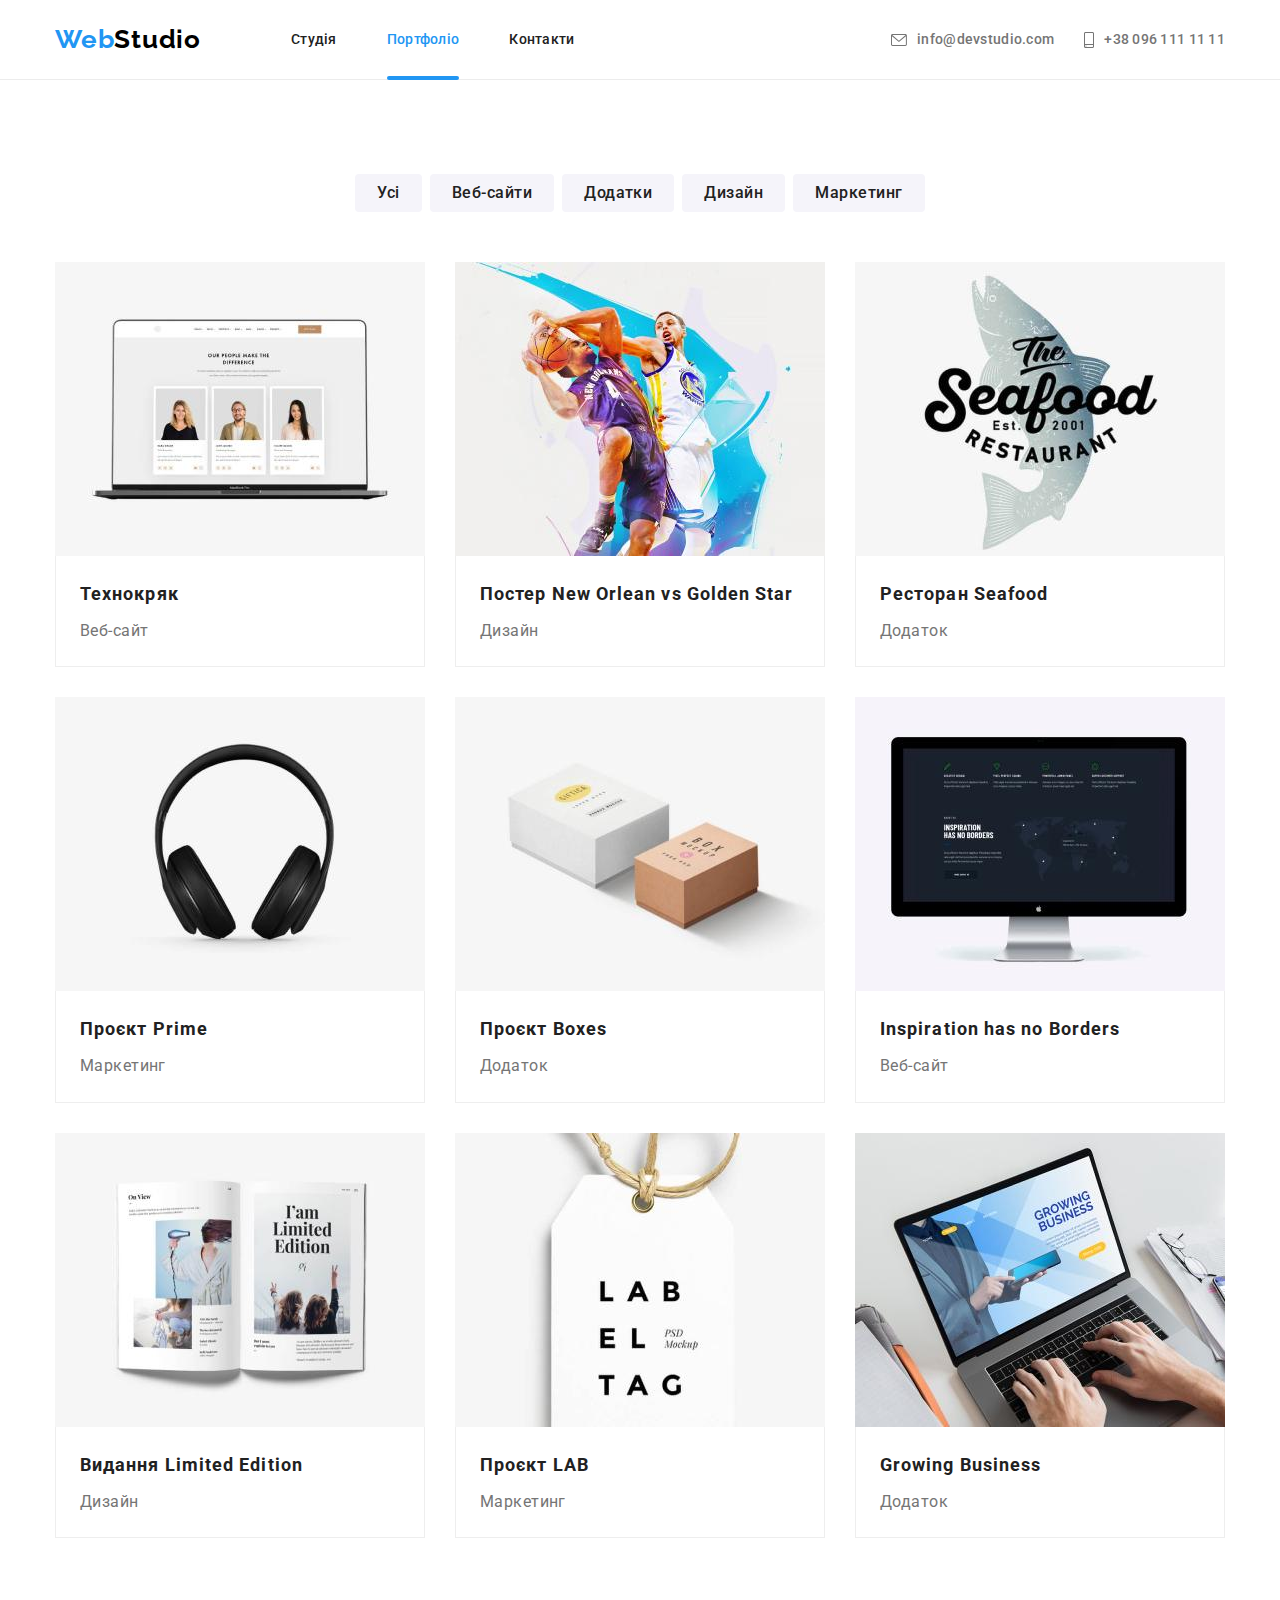
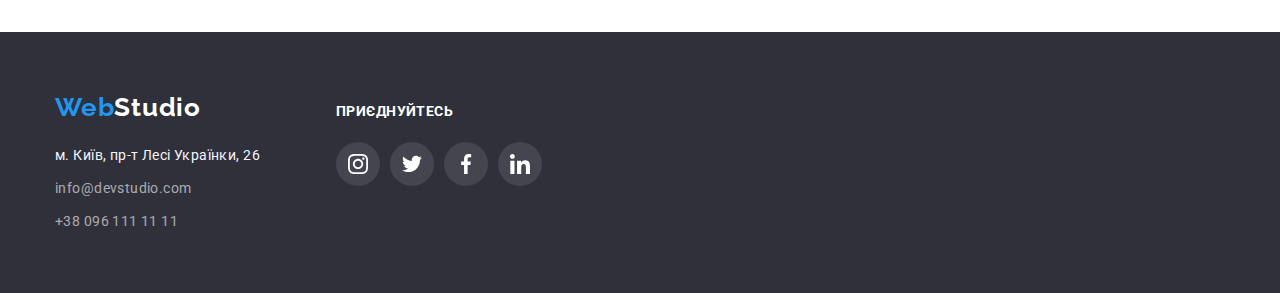
==== portfolio.html @ 1a9ba6fd "перша зміна" ====
<!DOCTYPE html>
<html lang="uk">
<head>
    <meta charset="UTF-8">
    <meta http-equiv="X-UA-Compatible" content="IE=edge">
    <meta name="viewport" content="width=device-width, initial-scale=1.0">
    <link rel="preconnect" href="https://fonts.googleapis.com">
    <link rel="preconnect" href="https://fonts.gstatic.com" crossorigin>
    <link href="https://fonts.googleapis.com/css2?family=Raleway:wght@700&family=Roboto:wght@400;500;700;900&display=swap" rel="stylesheet">
    <title>Document</title>
    <link rel="stylesheet" href="https://cdnjs.cloudflare.com/ajax/libs/modern-normalize/1.1.0/modern-normalize.min.css">
    <link rel="stylesheet" href="./css/styles.css">
</head>
<!--Header -->
<body>
    <header class="header">
        <div class=" container container-header ">
            <a href="./index.html" class="logo"><span class="logo-web">Web</span>Studio</a>
            <nav>
                <ul class="header-list list current">
                    <li class="header-item"> <a href="./index.html" class="header-link link ">Студія</a></li>     
                    <li class="header-item">  <a href="./portfolio.html" class="header-link link current-two">Портфоліо</a></li>  
                    <li class="header-item">  <a href="./portfolio.html" class="header-link link ">Контакти</a></li>   
                </ul> 
            
               </nav>
                 <div class="contacts-wrap">
                   
        <ul class="list ul-header">
            <li class="li-header">    <a href="mailto:info@devstudio.com" class="header-contact link-svg">  
                <svg 
                width="16" height="12"
                class=" svg-header"
                >
                <use xlink:href="./img/sprite-header.svg#icon-envelope"></use>
            </svg> info@devstudio.com
        </a>
        </li>
            <li class="li-header">
                <a href="tel:+380961111111" class="header-contact link-svg">
                <svg 
                width="10" height="16"
                class=" svg-header"
                >
                <use xlink:href="./img/sprite-header.svg#icon-smartphone"></use>
                </svg> +38 096 111 11 11
            </a>
        
            </li>
        </ul>
        
                </div>
                 
        </div>
        </header>
     <!-- First-section -->
     <main>
     <section class="section-three">
        <div class="container">
            <h1 class="h1-my is-hidden">descriptions</h1>
        <ul class="list list-second">
            <li class="header-btn-other-one"><button type="button" class="header-btn-other">Усі</button></li>
            <li class="header-btn-other-one"><button type="button" class="header-btn-other">Веб-сайти</button></li>
            <li class="header-btn-other-one"><button type="button" class="header-btn-other">Додатки</button></li>
            <li class="header-btn-other-one"><button type="button" class="header-btn-other">Дизайн</button></li>
            <li class="header-btn-other-one"><button type="button" class="header-btn-other">Маркетинг</button></li>
        </ul>

        
        <ul class="list list-third">
            <li class="last-one"> <a href="" class="description-second-page"> 
                <div class="hover-portfolio-icon">
                    <img src="./img/img-one-page.jpg" alt="Комп'ютер" width="370" height="294">
                    <p class="hover-portfoli-icnos-p">  Ресурс пропонує комплексні пропозиції з різним рівнем функціоналу та сервісів. Все це дозволить відвідувачу отримати вичерпні відомості про компанію чи приватну особу.</p>
                </div>

                <div class="last-one-the"><h2 class="photo-words">Технокряк</h2>
                <p class="under-photo-words">Веб-сайт</p></div>
            </a>
            </li>
           
            <li class="last-one"> <a href="" class="description-second-page"> 

                <div class="hover-portfolio-icon">
                    <img src="./img/img-two-page.jpg" alt="Баскетбол"  width="370" height="294">
                    <p class="hover-portfoli-icnos-p">  Ресурс пропонує комплексні пропозиції з різним рівнем функціоналу та сервісів. Все це дозволить відвідувачу отримати вичерпні відомості про компанію чи приватну особу.</p>
    
                </div>

               
               <div class="last-one-the"> <h2 class="photo-words">Постер New Orlean vs Golden Star</h2>
                <p class="under-photo-words">Дизайн</p></div>
            </a>
            </li>
           
            <li class="last-one"> <a href="" class="description-second-page"> 

                <div class="hover-portfolio-icon">
                
                    <img src="./img/img-three-page.jpg" alt="Риба" width="370" height="294">
                    <p class="hover-portfoli-icnos-p">  Ресурс пропонує комплексні пропозиції з різним рівнем функціоналу та сервісів. Все це дозволить відвідувачу отримати вичерпні відомості про компанію чи приватну особу.</p>
        
                </div>
                
                <div class="last-one-the"><h2 class="photo-words">Ресторан Seafood</h2>
                <p class="under-photo-words">Додаток</p></div>
            </a>
            </li>
           
            <li class="last-one"> <a href="" class="description-second-page"> 

                <div class="hover-portfolio-icon">
                    <img src="./img/img-four-page.jpg" alt="Навушники"  width="370" height="294">
                    <p class="hover-portfoli-icnos-p">  Ресурс пропонує комплексні пропозиції з різним рівнем функціоналу та сервісів. Все це дозволить відвідувачу отримати вичерпні відомості про компанію чи приватну особу.</p>
        
                </div>
                
                
                <div class="last-one-the"><h2 class="photo-words">Проєкт Prime</h2>
                <p class="under-photo-words">Маркетинг</p></div>
            </a>
            </li>
           
            <li class="last-one"> <a href="" class="description-second-page"> 

                <div class="hover-portfolio-icon">
                    <img src="./img/img-five-page.jpg" alt="Бокси">
                    <p class="hover-portfoli-icnos-p">  Ресурс пропонує комплексні пропозиції з різним рівнем функціоналу та сервісів. Все це дозволить відвідувачу отримати вичерпні відомості про компанію чи приватну особу.</p>
        
                </div>

                
                <div class="last-one-the"><h2 class="photo-words">Проєкт Boxes</h2>
                <p class="under-photo-words">Додаток</p></div>
            </a>
            </li>
           
            <li class="last-one"> <a href="" class="description-second-page">  
                
               
                <div class="hover-portfolio-icon">
                    <img src="./img/img-six-page.jpg" alt="">
                    <p class="hover-portfoli-icnos-p">  Ресурс пропонує комплексні пропозиції з різним рівнем функціоналу та сервісів. Все це дозволить відвідувачу отримати вичерпні відомості про компанію чи приватну особу.</p>
        
                </div>
               
                
                <div class="last-one-the"><h2 class="photo-words">Inspiration has no Borders</h2>
                <p class="under-photo-words">Веб-сайт</p></div>
            </a>
            </li>
           
            <li class="last-one"> <a href="" class="description-second-page"> 

                <div class="hover-portfolio-icon">
                
                    <img src="./img/img-seven-page.jpg" alt="">
                    <p class="hover-portfoli-icnos-p">  Ресурс пропонує комплексні пропозиції з різним рівнем функціоналу та сервісів. Все це дозволить відвідувачу отримати вичерпні відомості про компанію чи приватну особу.</p>
        
                </div>
                
               <div class="last-one-the"> <h2 class="photo-words">Видання Limited Edition</h2>
                <p class="under-photo-words">Дизайн</p></div>
            </a>
            </li>
           
            <li class="last-one"> <a href="" class="description-second-page"> 
                
                <div class="hover-portfolio-icon">
                    <img src="./img/img-eight-page.jpg" alt="">
                    <p class="hover-portfoli-icnos-p">  Ресурс пропонує комплексні пропозиції з різним рівнем функціоналу та сервісів. Все це дозволить відвідувачу отримати вичерпні відомості про компанію чи приватну особу.</p>
        
                </div>
               
                
              <div class="last-one-the"><h2 class="photo-words">Проєкт LAB</h2>
                <p class="under-photo-words">Маркетинг</p></div>
            </a>
            </li>
           
            <li class="last-one"> <a href="" class="description-second-page"> 
                
                <div class="hover-portfolio-icon">
                    <img src="./img/img-nine-page.jpg" alt="">
                    <p class="hover-portfoli-icnos-p">  Ресурс пропонує комплексні пропозиції з різним рівнем функціоналу та сервісів. Все це дозволить відвідувачу отримати вичерпні відомості про компанію чи приватну особу.</p>
        
                </div>
                
                
                <div class="last-one-the"><h2 class="photo-words">Growing Business</h2>
                <p class="under-photo-words">Додаток</p></div>
            </a>
            </li>
        
        </ul>
    </div>
     </section>
    </main>
    <footer class="footer">
        <div class="container footer-con">
           
    <div>
        <a href="./index.html" class="logo-one"><span class="logo-web">Web</span>Studio</a>
            <address> <ul class="list divka">
                <li class="last"> <a href="https://goo.gl/maps/XLrFpxpfjgVsRPzN8" target="_blank" rel="noopener noreferrer" class="maps link">м. Київ, пр-т Лесі Українки, 26</a> </li>
                <li class="last"> <a href="mailto:info@devstudio.com" class="footer-inf link">info@devstudio.com</a></li>
                <li class="last"> <a href="tel:+380961111111" class="footer-inf link">+38 096 111 11 11</a></li>
            </ul>
            </address>
        </div>
        <div class="footer-div ">
            <p class="footer-invite">приєднуйтесь</p>
            <ul class="list list-footer-sec">
                <li class="li-footer"><a href="" class="a-my  other-icons"><svg
                    
                   width="20" height="20px"
                   class="icon shape-codepen "
                   >
                   <use xlink:href="./img/sprite.svg#icon-instagram-one"></use>
                   </svg>  
                </a></li>
                
                <li><a href="" class="a-my other-icons"><svg
                    
                   width="20" height="20px"
                   class="icon shape-codepen "
                   >
                   <use xlink:href="./img/sprite.svg#icon-twitter-one"></use>
                   </svg>  
                </a></li>
                
                <li><a href="" class="a-my  other-icons"><svg
                   
                   width="20" height="20px"
                   class="icon shape-codepen "
                   >
                   <use xlink:href="./img/sprite.svg#icon-facebook-one"></use>
                   </svg>  
                </a></li>
                
                <li><a href="" class="a-my  other-icons"><svg
                    
                   width="20" height="20px"
                   class="icon shape-codepen "
                   >
                   <use xlink:href="./img/sprite.svg#icon-linkedin-one"></use>
                   </svg>  
                </a></li>
            </ul>
            </div>
        </div>
    
    
    
       
    </footer>
          
             
    
</body>
</html>
---- css/styles.css ----
:root {
    --first-text-color: #212121;
    --secondary-text-color: #2196F3;
    --third-text-color: #757575;
    --white-text-color:#ffffff;
    --background-text-color: #2F303A;
    --background-ligt-color: #F5F4FA;
    --only-black-color:#000000;
    --last-light-color:#ffffff99;
    --background-general-color:#F5F5F5;
    --main-color: #EEEEEE;
    --border-color:#ECECEC;
    --last-color: #188CE8;
    --bck-icon-color:#F5F4FA;
    --clients-icon-color:#AFB1B8;
    --social-icons-color:#AFB1B8;
  }
  
  h1,
  h2,
  h3,
  h4,
  h5,
  h6,
  ul,
  p {
  margin:0;
  }
  
  ul{
    padding-left: 0;
  }
   
a,button{
  transition: color 250ms;
}

svg{
  transition: color 250ms;
}

  .html:active{
  color: var(--secondary-text-color);
  }
  
  body{
  font-family: 'Roboto', sans-serif;
  font-size: 14px;
  line-height:1.7;
  letter-spacing: 0.03em;
  background-color:var(--white-text-color);
  }
  
  .header-btn:hover,
  .header-btn:focus{
    background-color: var(--last-color);
  }
  
  .container{
    width: 1200px;
    margin: 0 auto;
    padding-left:15px;
    padding-right: 15px;
  }
  
  .container-header{
  display: flex;
  align-items: center;
  }
  
  
  
  .list{
    list-style: none;
  }
  /* Header */
  header{
    border-bottom: 1px solid #ECECEC;
  }
  
  .logo{
   font-family: 'Raleway', sans-serif;
  font-weight: 700;
  font-size: 26px;
  line-height:1.2;
  letter-spacing: 0.03em;
  color:var(--only-black-color);
  text-decoration: none;
  margin-right: 90px;
  display: block;
  }
  
 
  
  
  .logo-one{
    font-family: 'Raleway', sans-serif;
  font-weight: 700;
  font-size: 26px;
  line-height:1.2;
  letter-spacing: 0.03em;
  color:var(--white-text-color);
  text-decoration: none;
  }
  
  .header-list{
    display: flex;
  }


  .ul-header{
    display: flex;
    align-items:center ;
  }

  .svg-header{
margin-right: 10px;
  }

.svg-header:focus{
fill: #188CE8;
}

  .li-header:not(:first-child){
margin-left: 30px;
  }

.link-svg:hover,
.link-svg:focus{
fill: var(--secondary-text-color);
}
  
.link-svg{
  fill: var(--third-text-color);
}

  .current{
    background-color: var(--white-text-color);
  }
  
  
  .hero-content{
  color: var(--third-text-color);
  }
  
  .logo-web{
  color:var(--secondary-text-color);
  text-decoration: none;
  margin-bottom: 20px;
  }
  
  
  
  .header-link{
    color: var(--first-text-color);
    font-size: 14px;
    font-weight: 500;
    line-height: 1.1;
    letter-spacing: 0.02em;
    text-decoration:none;
    padding: 32px 0;
    display: block;
   
  }
  
  .link:hover,
  .link:focus{
    color:var(--secondary-text-color);
  }
  
  .current-two{
    color: var(--secondary-text-color);
    position: relative;
    }

    .current-one{
      color: var(--secondary-text-color);
      position: relative;
    }

.current-two::after{
position: absolute;
content: '';
display: block;
bottom: -1px;
width: 100%;
height: 4px;
background-color:var(--secondary-text-color) ;
border-radius: 2px;
}
  
.current-one::after{
position: absolute;
content: '';
display: block;
bottom: -1px;
width: 100%;
height: 4px;
background-color:var(--secondary-text-color) ;
border-radius: 2px;
}

  .header-mail{
    align-items:center ;
    display: flex;
  color: var(--third-text-color);
  font-weight: 500;
  font-size: 14px;
  line-height:1.1;
  letter-spacing: 0.02em;
  text-decoration: none;
  }
  
  .header-item:not(:first-child){
  margin-left:50px;
  }
  
  .header-item-one{
    margin-left:50px;
    padding-top:32px ;
    padding-bottom: 32px;
  }
  

  
  .header-contact{
  font-weight: 500;
  font-size: 14px;
  line-height: 1.1;
  letter-spacing: 0.02em;
  color:var(--third-text-color);
  text-decoration:none;
  align-items: center;
  justify-content: center;
  text-align: center;
  display: flex;
  }

  .header-contact:hover,
  .header-contact:focus{
color: var(--secondary-text-color);
  }
  
  
  
  .contacts-wrap{
    margin-left:auto;
   
  }
  
  .first-section{
  background-image: linear-gradient(rgba(47, 48, 58, 0.4),rgba(47, 48, 58, 0.4)), url(../img/hero/bck-company.jpg);
  background-size: cover;
  background-repeat: no-repeat;
  background-color:var(--background-text-color);
  padding: 200px 0;
  text-align: center;
  max-width: 1600px;
  min-height: 600px;
  margin: 0 auto;
  background-position: center;
  }
  
  .hero-description:active{
    color: var(--secondary-text-color);
  }
  
  .first-large-words{
    font-weight: 900;
    margin: 0 auto;
    font-size: 44px;
    line-height: 1.7;
    letter-spacing: 0.06em;
    text-transform: uppercase;
    color:var(--white-text-color);
    text-align: center;
    max-width: 696px;
    margin-bottom:35px ;
  }
  .header-btn{
    cursor: pointer;
  font-weight: 700;
  padding: 10px 32px;
  font-size: 16px;
  line-height: 1.9;
  color:var(--white-text-color);
  letter-spacing: 0.06em;
  background-color:var(--secondary-text-color);
  font-family: inherit;
  border: none;
  border-radius: 4px;
  box-shadow: 0px 4px 4px rgba(0, 0, 0, 0.15);

  transition: all 250ms;
  } 
  
  
  /* second-section */
  
  
  .hero-header{
  font-weight: 700;
  font-size: 14px;
  line-height: 1.1;
  letter-spacing: 0.03em;
  text-transform: uppercase;
  color:var(--first-text-color);
  margin-bottom: 10px;
  }
  
  
  .container-description{
    width: 1200px;
    margin:94px 0;
    padding-left: 15px;
    padding-right: 15px;
    }
  
    
    
    
  .hero-social{
    display: flex;
    gap: 30px;
  }
  
  
  .photo-section-one{
    padding-bottom:94px;
  }
  
  
  
  .hero-description{
  width: 270px;
  
  }
  
  .hero-section{
    padding-top: 94px;
    padding-bottom: 94px;
    /* outline: 1px solid black; */
  }
  
  
  /* third-section */
  
  .photo-header{
  font-weight: 700;
  font-size: 36px;
  line-height: 1.2;
  letter-spacing: 0.03em;
  color:var(--background-text-color);
  text-align: center;
  margin-bottom: 50px;
  }
  
  .picture-one{
    margin: 0;
    height: auto;
    max-width: 100%;
  }
  

  img {
      display: block;
      max-width: 100%;
      height: auto;
  }
  
  
  
  
  .list-container{
  display: flex;
  gap: 30px;
flex-direction: row
  }
  
  .description-picture-icons{
display: flex;
gap: 10px;
justify-content: center;

  }

  /* Third-section */
  
  .photo-hero{
    background:var(--background-ligt-color);
    padding: 94px 0;
    }
  
  .header-hero{
  font-weight: 700;
  font-size: 36px;
  line-height:1.2;
  color:var(--first-text-color);
  text-align: center;
  margin-bottom: 50px;
  }
  
  
  
  
  .hero-comand{
   width:270px;
   background: var(--white-text-color);
   padding-bottom: 30px;
   box-shadow: 0px 1px 3px rgba(0, 0, 0, 0.12), 0px 1px 1px rgba(0, 0, 0, 0.14), 0px 2px 1px rgba(0, 0, 0, 0.2);
   border-radius: 0px 8px 4px 4px;
  }
  
  .name-photo{
    padding-top:30px ;
  font-weight: 500;
  font-size: 16px;
  line-height: 1.2;
  color:var(--first-text-color);
  margin-bottom: 10px;
  text-align: center;
  }
  
  .description-picture{
  text-align: center;
  font-size: 16px;
  line-height: 1.2;
  color:var(--third-text-color);
  margin-bottom: 16px;
  }
  

  .container-clients{
  padding: 94px 0;  
  }


.clients-words{
font-size: 36px;
line-height: 1.2;
text-align: center;
letter-spacing: 0.03em;
margin-bottom: 50px;
color: var(--first-text-color);
}


  
  /* footer */
  
  .footer{
    background-color:var(--background-text-color);
    padding: 60px 0;
  }
  
  .maps{
  font-style: normal;
  font-weight: 400;
  font-size: 14px;
  line-height:1.7;
  letter-spacing: 0.03em;
  color:var(--background-ligt-color);
  text-decoration: none;
  }
  
  
  
  .footer-inf{
  
  font-size: 14px;
  line-height:1.7;
  
  text-decoration: none;
  color:var(--last-light-color);
  }
  /* Second-page */
  
  .header-btn-other{
    font-weight: 500;
    font-family: inherit;
    font-size: 16px;
    line-height:1.6;
    letter-spacing: 0.03em;
    color:var(--first-text-color);
    background-color:var(--background-ligt-color);
    border:none;
    border-radius: 4px;
    padding: 6px 22px;
    cursor: pointer;
  }
  
  .header-btn-other:hover,
  .header-btn-other:focus{
    color:var(--white-text-color);
    background-color: var(--secondary-text-color);
  box-shadow: 0px 3px 1px rgba(0, 0, 0, 0.1), 0px 1px 2px rgba(0, 0, 0, 0.08), 0px 2px 2px rgba(0, 0, 0, 0.12);
  }
  
  .photo-words{
  font-weight: 700;
  font-size: 18px;
  line-height: 2;
  letter-spacing: 0.06em;
  color:var(--first-text-color);
  margin-bottom: 4px;
  }
  
  .under-photo-words{
  font-size: 16px;
  line-height:1.9;
  color:var(--third-text-color);
  }
  
  .section-three{
  padding-top: 94px;
  padding-bottom: 94px;
  }
  
  .photo-section .hero-section{
  color: var(--background-general-color);
  }
  
  .description-second-page{
    text-decoration: none;
    display: block;
    transition: all 250ms;
  }

  .description-second-page:focus,
  .description-second-page:hover{
    box-shadow: 0px 1px 1px rgba(0, 0, 0, 0.12), 0px 4px 4px rgba(0, 0, 0, 0.06), 1px 4px 6px rgba(0, 0, 0, 0.16);
  }
  
  address{
  font-style: normal;
  margin-top: 20px;
  }
  
  
  .last-one{
    background-color: var(--white-text-color);
  }
  
  .container-page{
    width: 1200px;
    margin: 0 auto;
  
  }
  
  .list-second{
    display: flex;
    margin-bottom: 50px;
  justify-content: center;  
  }
  
  .header-btn-other-one:not(:first-child){
    margin-left: 8px;
  }
  
 
  
  .list-third{
    display: flex;
    flex-wrap: wrap;
    gap: 30px;
  }
  
  
  .last:not(:last-child){
    margin-bottom: 9px;
    
  }
  
  .the-last{
  justify-content: center;  
  }
  
  .last-one-the{
    border-left: 1px solid var(--main-color);
    border-bottom: 1px solid var(--main-color);
    border-right: 1px solid var(--main-color);
    padding: 20px 24px;
  }

.icons{
    margin-left: 32px;
}

.icons-first{
display: flex;    
width: 270px;
height: 120px;
align-items: center;
justify-content: center;
background-color: var(--bck-icon-color);
margin-bottom: 30px;
border-radius: 4px;
}

.clients-list{
  display: flex;
  gap: 30px;
}

/* .clients-list-li{
width: 170px;
height: 90px;
border: 1px solid #AFB1B8;
border-radius: 4px;
text-align: center;
} */

.clients-li{
  color: var(--clients-icon-color);
}

.footer-invite{
font-weight: 700;
font-size: 14px;
line-height: 1.4;
text-transform: uppercase;
color: var(--white-text-color);
margin-bottom: 20px;
}

.footer-div{
 margin-left:76px ;
}

.list-footer-sec{
  display: flex;
  gap: 10px;
}


.footer-con{
  display: flex;
  align-items: baseline;
}

.li-footer{
 width: 44pxx; 
}




.h1-my{
  display: flex;
  justify-content: center;
  margin-bottom: 20px;
}

.is-hidden {
  position: absolute;
  width: 1px;
  height: 1px;
  margin: -1px;
  border: 0;
  padding: 0;
  
  white-space: nowrap;
  clip-path: inset(100%);
  clip: rect(0 0 0 0);
  overflow: hidden;
}

.a-my{
  width: 44px;
  height: 44px;
border-radius:50%;  
display: flex;
align-items: center;
justify-content: center;
fill: var(--white-text-color);
}

.a-my-second{
  width: 44px;
  height: 44px;
border-radius:50%;  
display: flex;
align-items: center;
justify-content: center;
fill: var(--clients-icon-color);
}

.a-my-second:hover,
.a-my-second:focus{
  background-color:var(--secondary-text-color) ;
  fill: var(--white-text-color);
}

.a-my:hover,
.a-my:focus{
 background-color:var(--secondary-text-color) ;
}

.clients-icons{
  fill: var(--social-icons-color);
  width: 170px;
  height: 90px;
  border: 1px solid #AFB1B8;
  border-radius: 4px;
  align-items: center; 
  display: flex;
  justify-content: center;
}

.clients-icons:hover,
.clients-icons:focus{
  fill: var(--secondary-text-color);
  border-color: var(--secondary-text-color);
}

.other-icons{
  background: rgba(255, 255, 255, 0.1);
  transition: all 250ms;
}

svg{
  transition: all 250ms;
}

.hover-portfolio-icon{
position: relative;
overflow: hidden;
}


.hover-portfoli-icnos-p{
font-weight: 400;
font-size: 18px;
line-height: 1.5;
letter-spacing: 0.03em;
color:var(--white-text-color);
position: absolute;
top: 0;
left: 0;
padding: 63px 24px;
height: 100%;
background: rgba(33, 150, 243, 0.9);
transform: translateY(100%);
transition: transform 1000ms ;
}

.last-one:hover .hover-portfoli-icnos-p{
  transform: translateY(0);
}

.exercise-one{
 position: relative; 
}

.exercise-one-h3{
position: absolute;
font-weight: 700;
font-size: 14px;
line-height: 1.1;
text-align: center;
letter-spacing: 0.03em;
text-transform: uppercase;
color:var(--white-text-color);
bottom: 0;
padding: 27px ;
background: rgba(47, 48, 58, 0.8);
width: 100%;
}
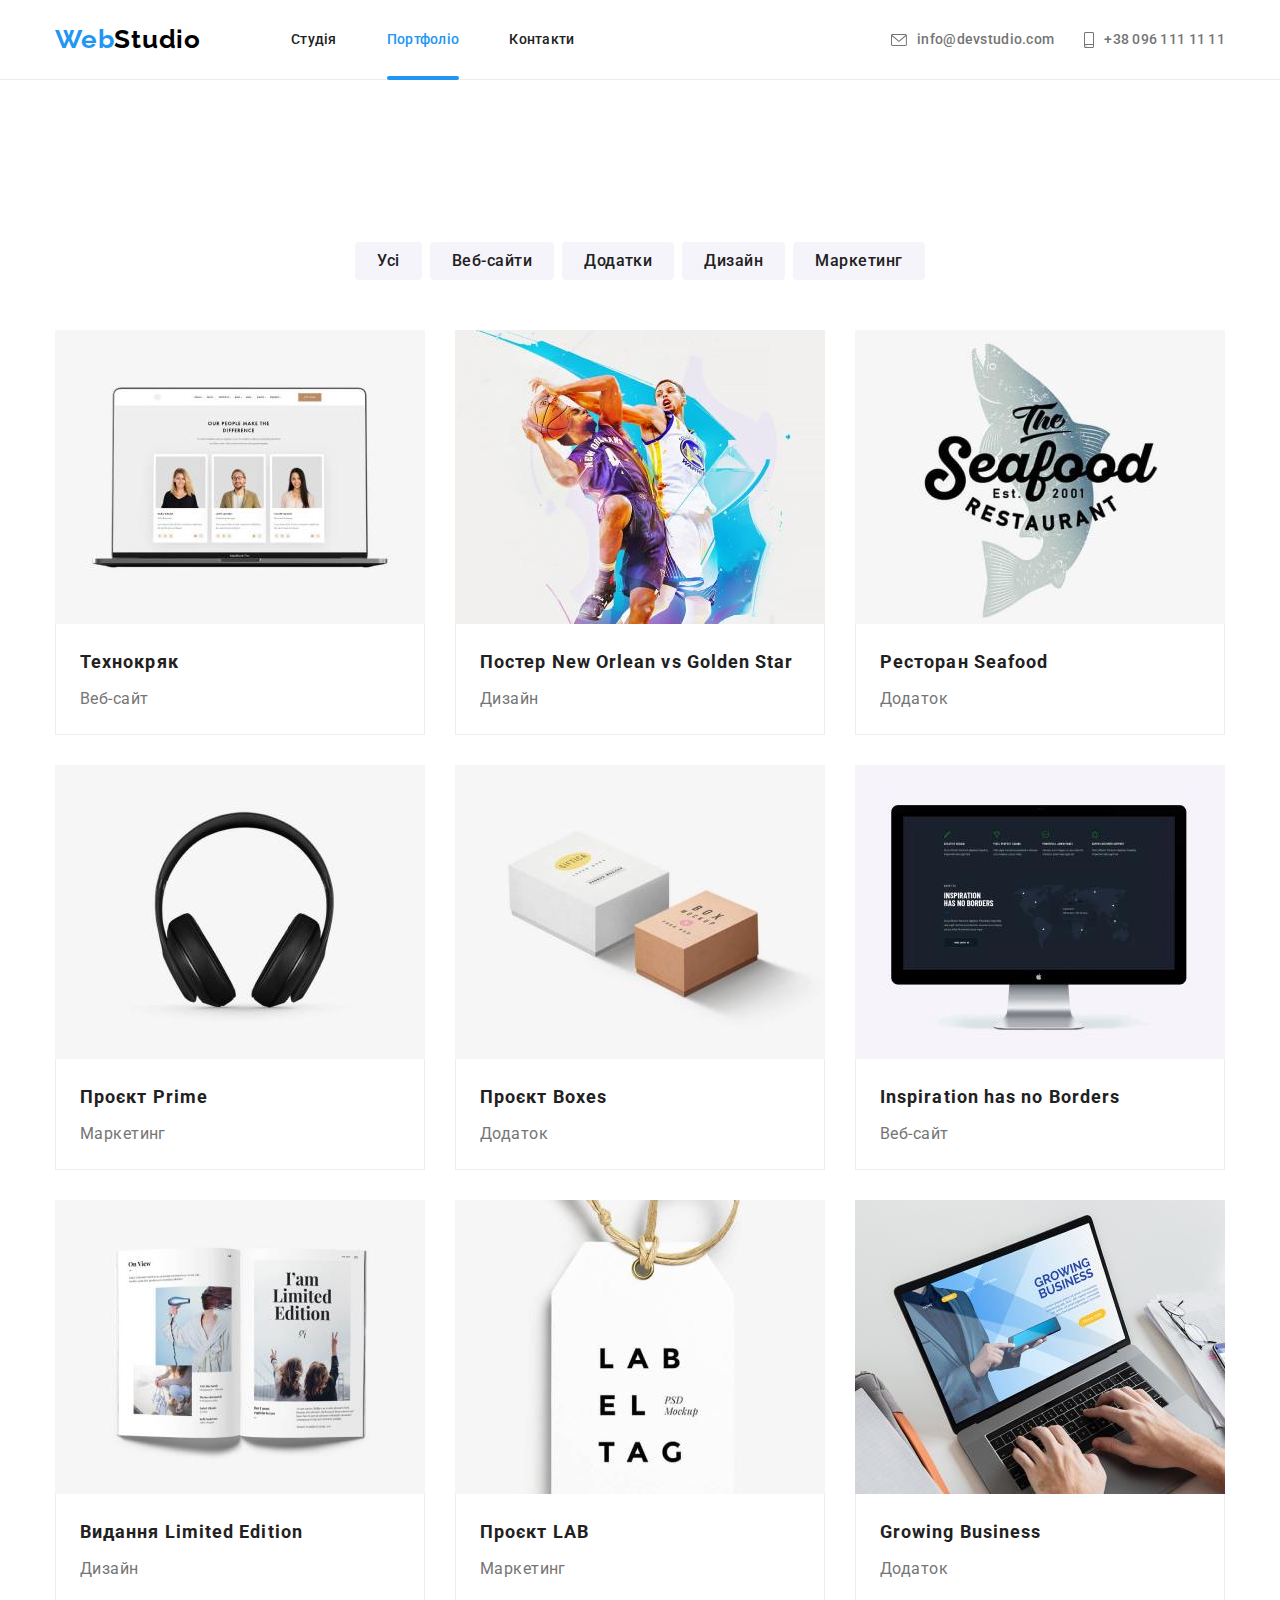
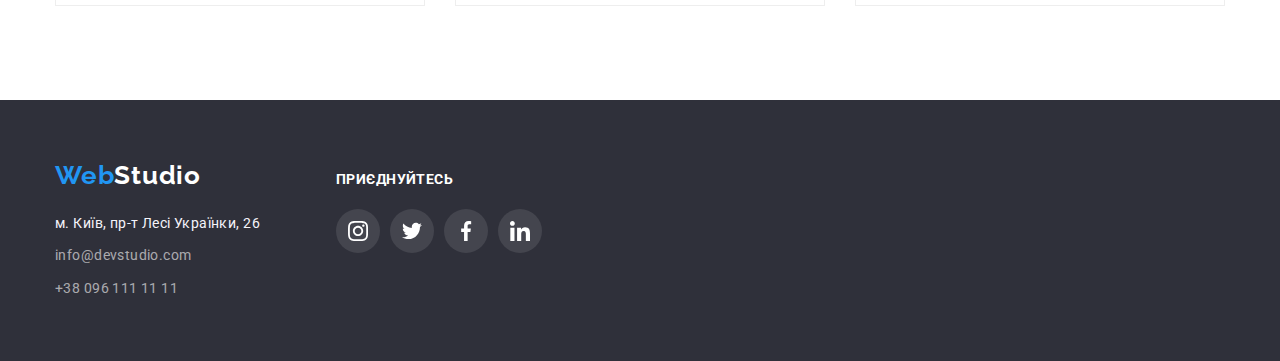
==== commit 4cb59bc3: "анімації" ====
--- a/portfolio.html
+++ b/portfolio.html
@@ -18,9 +18,9 @@
             <a href="./index.html" class="logo"><span class="logo-web">Web</span>Studio</a>
             <nav>
                 <ul class="header-list list current">
-                    <li class="header-item"> <a href="./index.html" class="header-link link ">Студія</a></li>     
-                    <li class="header-item">  <a href="./portfolio.html" class="header-link link current-two">Портфоліо</a></li>  
-                    <li class="header-item">  <a href="./portfolio.html" class="header-link link ">Контакти</a></li>   
+                    <li class="header-item"> <a href="./index.html" class="header-link  ">Студія</a></li>     
+                    <li class="header-item">  <a href="./portfolio.html" class="header-link  current-two">Портфоліо</a></li>  
+                    <li class="header-item">  <a href="./portfolio.html" class="header-link  ">Контакти</a></li>   
                 </ul> 
             
                </nav>
--- a/css/styles.css
+++ b/css/styles.css
@@ -31,9 +31,6 @@
     padding-left: 0;
   }
    
-a,button{
-  transition: color 250ms;
-}
 
 svg{
   transition: color 250ms;
@@ -66,6 +63,10 @@
   .container-header{
   display: flex;
   align-items: center;
+  }
+
+  .general-work-photo{
+    position: relative;
   }
   
   
@@ -160,9 +161,17 @@
     text-decoration:none;
     padding: 32px 0;
     display: block;
+    transition:color 250ms
+ cubic-bezier(0.4, 0, 0.2, 1);
    
   }
   
+.header-link:hover
+,.header-link:focus{
+color: var(--secondary-text-color);
+}
+
+
   .link:hover,
   .link:focus{
     color:var(--secondary-text-color);
@@ -234,6 +243,7 @@
   justify-content: center;
   text-align: center;
   display: flex;
+  transition: color 250ms, background-color 250ms
   }
 
   .header-contact:hover,
@@ -291,7 +301,7 @@
   border-radius: 4px;
   box-shadow: 0px 4px 4px rgba(0, 0, 0, 0.15);
 
-  transition: all 250ms;
+  transition:background-color 250ms cubic-bezier(0.4, 0, 0.2, 1);
   } 
   
   
@@ -487,8 +497,12 @@
     border-radius: 4px;
     padding: 6px 22px;
     cursor: pointer;
-  }
-  
+    transition:color 250ms
+ cubic-bezier(0.4, 0, 0.2, 1),background-color 250ms cubic-bezier(0.4, 0, 0.2, 1);
+  }
+  
+
+
   .header-btn-other:hover,
   .header-btn-other:focus{
     color:var(--white-text-color);
@@ -651,7 +665,7 @@
   margin-bottom: 20px;
 }
 
-.is-hidden {
+.are-hidden {
   position: absolute;
   width: 1px;
   height: 1px;
@@ -673,6 +687,7 @@
 align-items: center;
 justify-content: center;
 fill: var(--white-text-color);
+transition:background-color 250ms cubic-bezier(0.4, 0, 0.2, 1);
 }
 
 .a-my-second{
@@ -683,6 +698,8 @@
 align-items: center;
 justify-content: center;
 fill: var(--clients-icon-color);
+transition:fill 250ms
+ cubic-bezier(0.4, 0, 0.2, 1),background-color 250ms cubic-bezier(0.4, 0, 0.2, 1);
 }
 
 .a-my-second:hover,
@@ -705,6 +722,8 @@
   align-items: center; 
   display: flex;
   justify-content: center;
+  transition:fill 250ms
+ cubic-bezier(0.4, 0, 0.2, 1),background-color 250ms cubic-bezier(0.4, 0, 0.2, 1);
 }
 
 .clients-icons:hover,
@@ -741,22 +760,24 @@
 height: 100%;
 background: rgba(33, 150, 243, 0.9);
 transform: translateY(100%);
-transition: transform 1000ms ;
+transition: transform 1000ms  cubic-bezier(0.4, 0, 0.2, 1);
+
+
 }
 
 .last-one:hover .hover-portfoli-icnos-p{
   transform: translateY(0);
 }
 
-.exercise-one{
+/* .exercise-one{
  position: relative; 
-}
+} */
 
 .exercise-one-h3{
 position: absolute;
 font-weight: 700;
 font-size: 14px;
-line-height: 1.1;
+line-height: 1.5;
 text-align: center;
 letter-spacing: 0.03em;
 text-transform: uppercase;
@@ -765,4 +786,48 @@
 padding: 27px ;
 background: rgba(47, 48, 58, 0.8);
 width: 100%;
+}
+
+.backdrop{
+  width: 100%;
+  height: 100vh;
+  background:rgba(0, 0, 0, 0.5) ;
+  position: fixed;
+  top: 0;
+  left: 0;
+}
+
+.modal{
+width: 500px;
+height: 600px;
+position: absolute;
+top: 50%;
+left: 50%;
+transform: translate(-50%,-50%);
+background:#fff;
+}
+
+.is-hidden{
+  opacity: 0;
+  visibility: hidden;
+  pointer-events: none;
+}
+
+.close-button{
+  position: absolute;
+  right: 10px;
+  top: 10px;
+  width: 30px;
+  height: 30px;
+  border-radius: 50%;
+  background: var(--white-text-color);
+border: 1px solid rgba(0, 0, 0, 0.1);
+color: var(--only-black-color);
+cursor: pointer;
+right: 8px;
+top: 8px;
+}
+
+button{
+  border: none;
 }